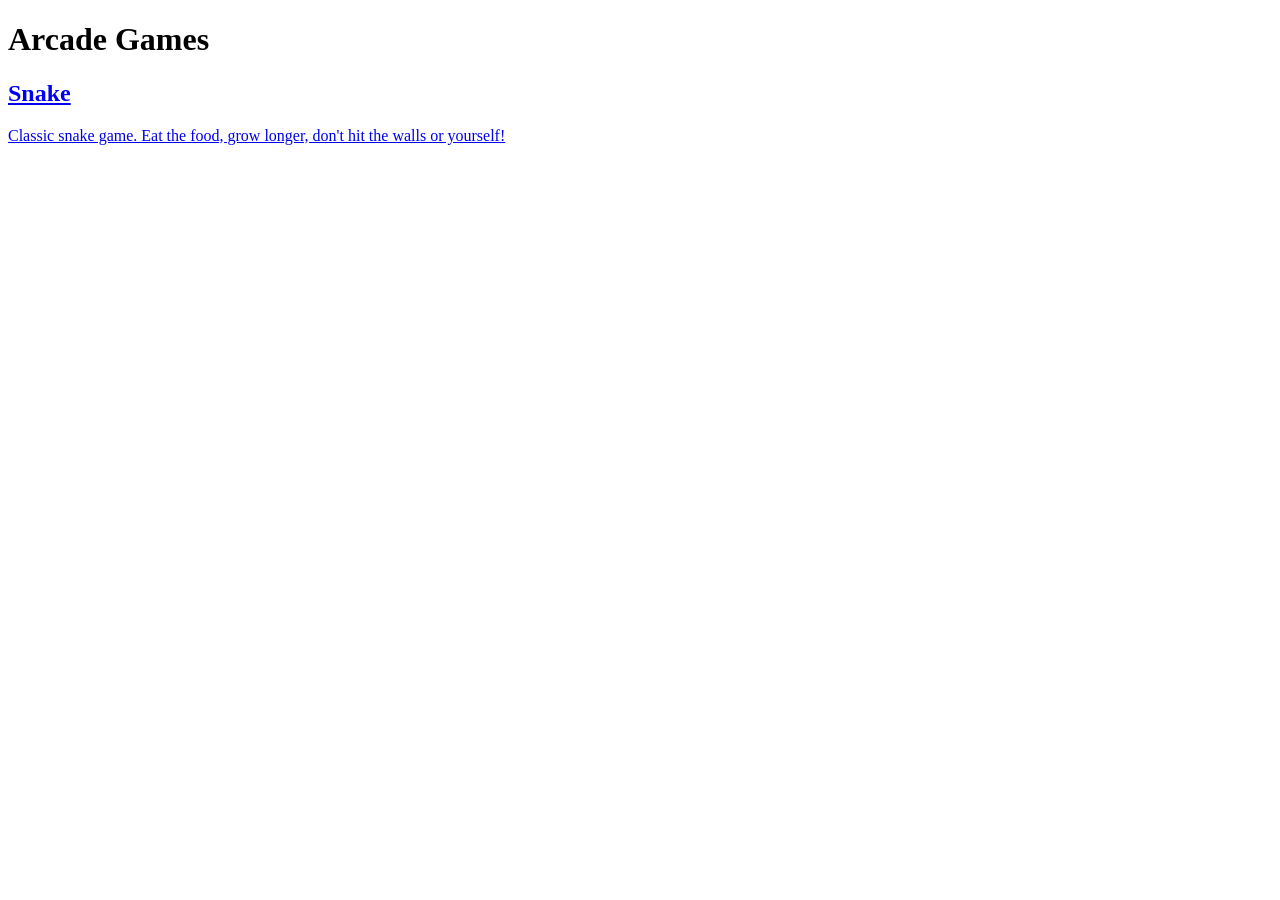
==== index.html @ 317dbd37 "Add games listing page" ====
<!DOCTYPE html>
<html lang="en">
<head>
    <meta charset="UTF-8">
    <meta name="viewport" content="width=device-width, initial-scale=1.0">
    <title>Arcade Games</title>
    <link rel="stylesheet" href="styles.css">
</head>
<body>
    <div class="container">
        <h1>Arcade Games</h1>
        <div class="games-grid">
            <a href="snake.html" class="game-card">
                <h2>Snake</h2>
                <p>Classic snake game. Eat the food, grow longer, don't hit the walls or yourself!</p>
            </a>
            <!-- More games can be added here -->
        </div>
    </div>
</body>
</html>
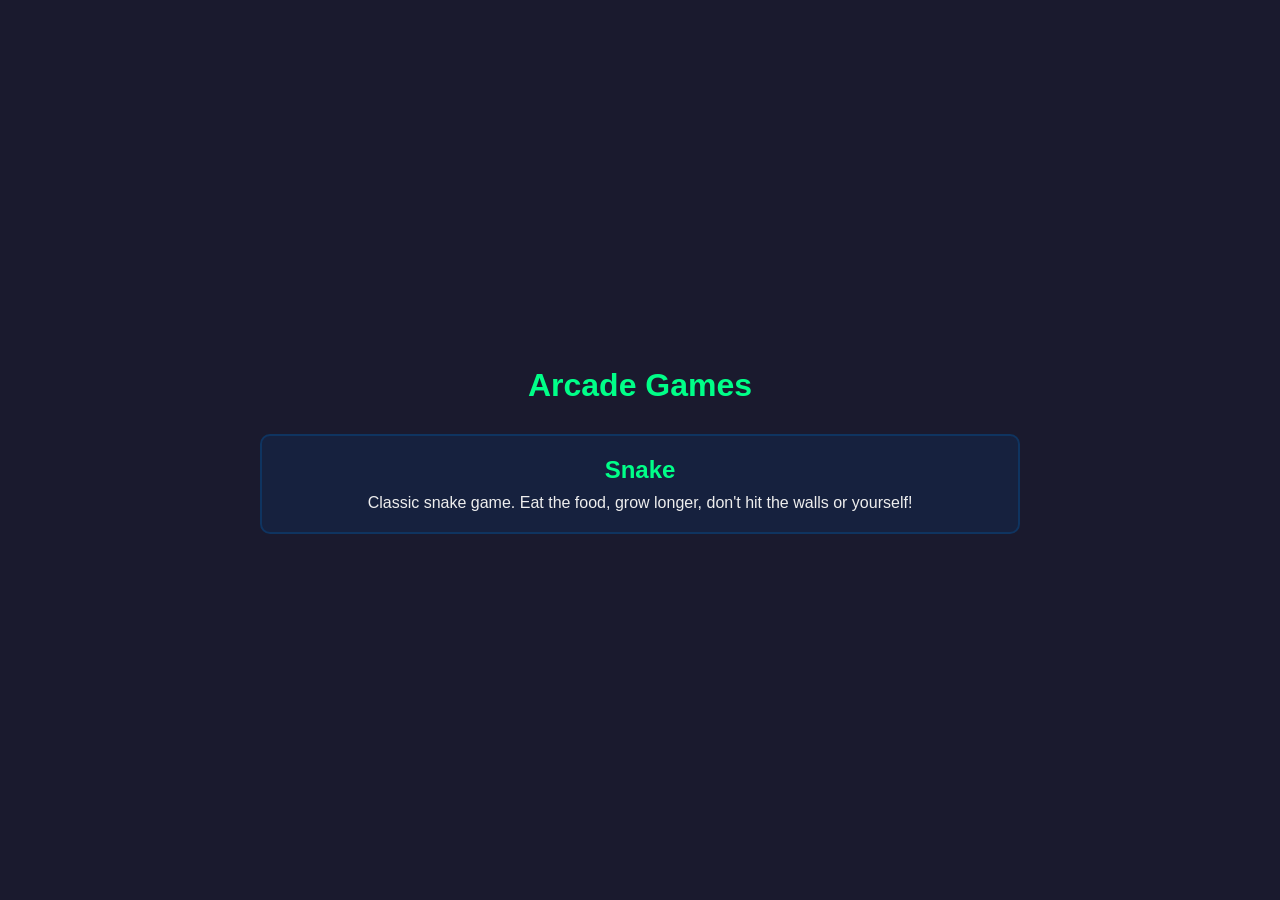
==== commit 7861197f: "Add favicon to games page" ====
--- a/index.html
+++ b/index.html
@@ -4,6 +4,7 @@
     <meta charset="UTF-8">
     <meta name="viewport" content="width=device-width, initial-scale=1.0">
     <title>Arcade Games</title>
+    <link rel="icon" type="image/svg+xml" href="favicon.svg">
     <link rel="stylesheet" href="styles.css">
 </head>
 <body>
--- a/styles.css
+++ b/styles.css
@@ -0,0 +1,187 @@
+* {
+    box-sizing: border-box;
+    margin: 0;
+    padding: 0;
+}
+
+body {
+    font-family: 'Segoe UI', Tahoma, Geneva, Verdana, sans-serif;
+    background: #1a1a2e;
+    color: #eee;
+    min-height: 100vh;
+    display: flex;
+    justify-content: center;
+    align-items: center;
+}
+
+.container {
+    max-width: 800px;
+    width: 100%;
+    padding: 20px;
+    text-align: center;
+}
+
+h1 {
+    margin-bottom: 30px;
+    color: #00ff88;
+}
+
+.games-grid {
+    display: grid;
+    grid-template-columns: repeat(auto-fit, minmax(250px, 1fr));
+    gap: 20px;
+}
+
+.game-card {
+    background: #16213e;
+    border: 2px solid #0f3460;
+    border-radius: 10px;
+    padding: 20px;
+    text-decoration: none;
+    color: #eee;
+    transition: transform 0.2s, box-shadow 0.2s;
+}
+
+.game-card:hover {
+    transform: translateY(-5px);
+    box-shadow: 0 10px 20px rgba(0, 255, 136, 0.3);
+}
+
+.game-card h2 {
+    color: #00ff88;
+    margin-bottom: 10px;
+}
+
+/* Snake game styles */
+.game-container {
+    display: flex;
+    gap: 20px;
+    justify-content: center;
+    align-items: flex-start;
+    flex-wrap: wrap;
+}
+
+.game-area {
+    position: relative;
+}
+
+canvas {
+    border: 3px solid #00ff88;
+    background: #0f0f23;
+    border-radius: 5px;
+}
+
+.scoreboard {
+    background: #16213e;
+    padding: 15px;
+    border-radius: 10px;
+    min-width: 200px;
+}
+
+.scoreboard h3 {
+    color: #00ff88;
+    margin-bottom: 10px;
+}
+
+.current-score {
+    font-size: 1.5em;
+    margin-bottom: 15px;
+}
+
+.top-scores ol {
+    list-style: none;
+    padding: 0;
+}
+
+.top-scores li {
+    padding: 5px 0;
+    border-bottom: 1px solid #0f3460;
+}
+
+.top-scores li.top5 {
+    font-weight: bold;
+    color: #00ff88;
+}
+
+.overlay {
+    position: absolute;
+    top: 0;
+    left: 0;
+    width: 100%;
+    height: 100%;
+    background: rgba(0, 0, 0, 0.85);
+    display: none;
+    flex-direction: column;
+    justify-content: center;
+    align-items: center;
+    border-radius: 5px;
+    z-index: 10;
+}
+
+.overlay.active {
+    display: flex;
+}
+
+.overlay h2 {
+    color: #ff4444;
+    margin-bottom: 10px;
+}
+
+.overlay .final-score {
+    font-size: 1.8em;
+    margin-bottom: 15px;
+}
+
+.overlay .rank-info {
+    margin-bottom: 15px;
+    color: #00ff88;
+}
+
+.overlay .top10-list {
+    max-height: 200px;
+    overflow-y: auto;
+    margin-bottom: 20px;
+    width: 80%;
+}
+
+.overlay .top10-list ol {
+    list-style: none;
+    padding: 0;
+}
+
+.overlay .top10-list li {
+    padding: 4px 0;
+}
+
+.overlay .top10-list li.top5 {
+    font-weight: bold;
+    color: #00ff88;
+}
+
+.buttons {
+    display: flex;
+    gap: 15px;
+}
+
+button {
+    padding: 10px 20px;
+    font-size: 1em;
+    background: #00ff88;
+    color: #1a1a2e;
+    border: none;
+    border-radius: 5px;
+    cursor: pointer;
+    font-weight: bold;
+    transition: background 0.2s;
+}
+
+button:hover {
+    background: #00cc6a;
+}
+
+@media (max-width: 600px) {
+    .game-container {
+        flex-direction: column;
+        align-items: center;
+    }
+}
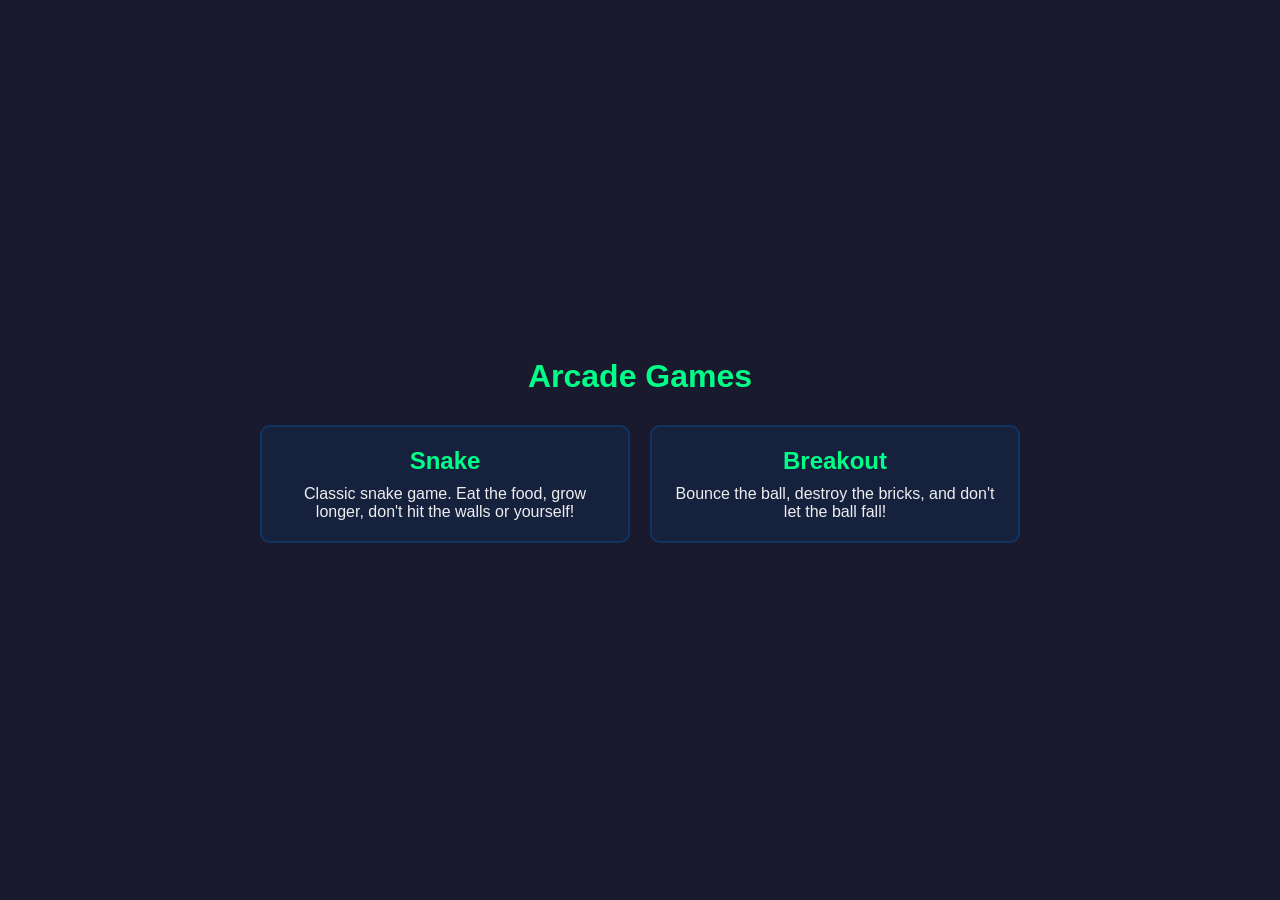
==== commit 1d2ce543: "Add Breakout to games listing page" ====
--- a/index.html
+++ b/index.html
@@ -15,7 +15,10 @@
                 <h2>Snake</h2>
                 <p>Classic snake game. Eat the food, grow longer, don't hit the walls or yourself!</p>
             </a>
-            <!-- More games can be added here -->
+            <a href="breakout.html" class="game-card">
+                <h2>Breakout</h2>
+                <p>Bounce the ball, destroy the bricks, and don't let the ball fall!</p>
+            </a>
         </div>
     </div>
 </body>
--- a/styles.css
+++ b/styles.css
@@ -94,13 +94,28 @@
 }
 
 .top-scores li {
-    padding: 5px 0;
+    padding: 8px 0;
     border-bottom: 1px solid #0f3460;
+    display: flex;
+    justify-content: space-between;
+    align-items: center;
 }
 
 .top-scores li.top5 {
     font-weight: bold;
-    color: #00ff88;
+}
+
+.top-scores .rank {
+    color: #aaa;
+    font-size: 0.9em;
+    font-weight: normal;
+    min-width: 30px;
+}
+
+.top-scores .score-value {
+    color: #00ff88;
+    font-size: 1.3em;
+    font-weight: bold;
 }
 
 .overlay {
@@ -150,12 +165,27 @@
 }
 
 .overlay .top10-list li {
-    padding: 4px 0;
+    padding: 6px 0;
+    display: flex;
+    justify-content: space-between;
+    align-items: center;
 }
 
 .overlay .top10-list li.top5 {
     font-weight: bold;
-    color: #00ff88;
+}
+
+.overlay .top10-list .rank {
+    color: #aaa;
+    font-size: 0.9em;
+    font-weight: normal;
+    min-width: 30px;
+}
+
+.overlay .top10-list .score-value {
+    color: #00ff88;
+    font-size: 1.2em;
+    font-weight: bold;
 }
 
 .buttons {
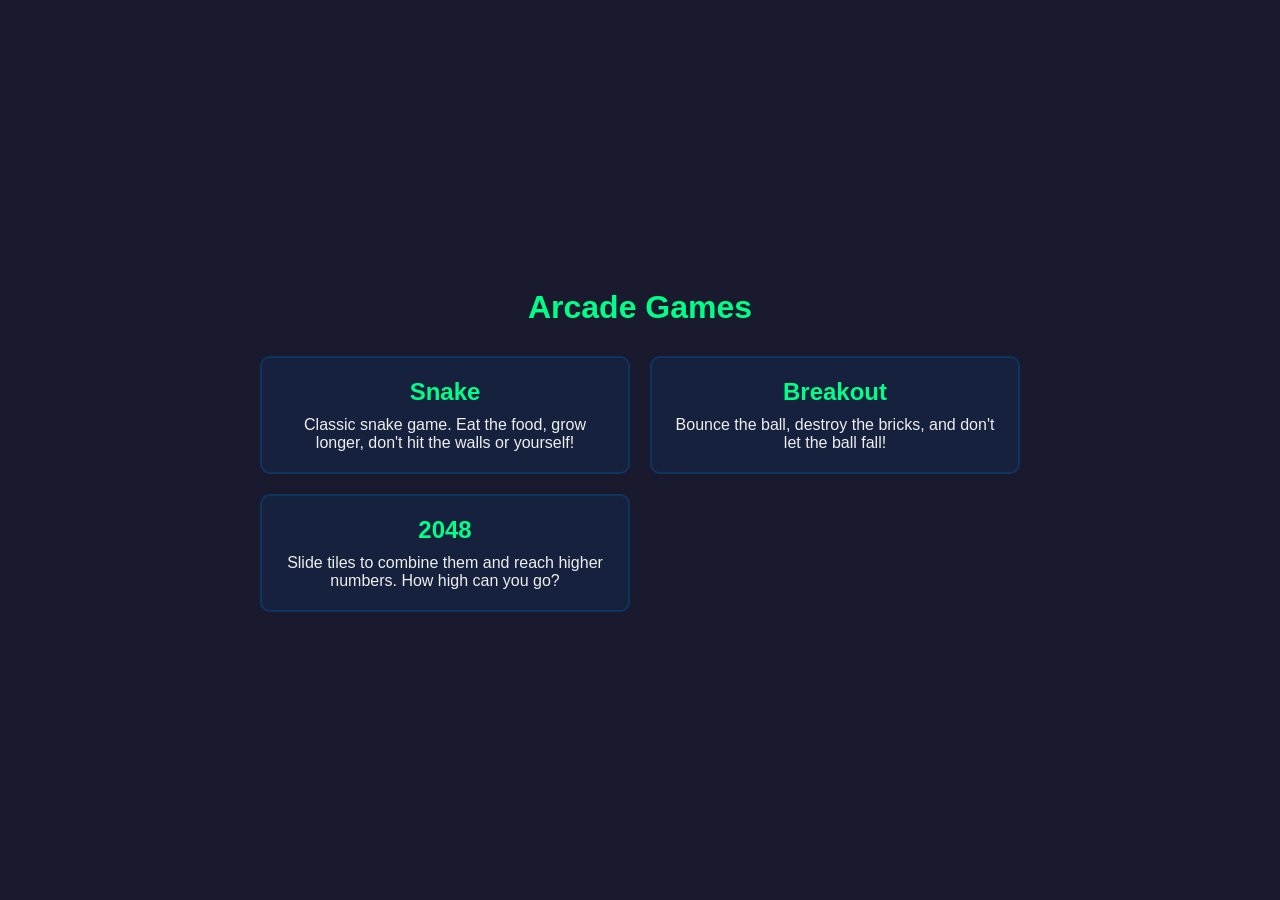
==== commit 14c03841: "Add 2048 to games listing page" ====
--- a/index.html
+++ b/index.html
@@ -19,6 +19,10 @@
                 <h2>Breakout</h2>
                 <p>Bounce the ball, destroy the bricks, and don't let the ball fall!</p>
             </a>
+            <a href="2048.html" class="game-card">
+                <h2>2048</h2>
+                <p>Slide tiles to combine them and reach higher numbers. How high can you go?</p>
+            </a>
         </div>
     </div>
 </body>
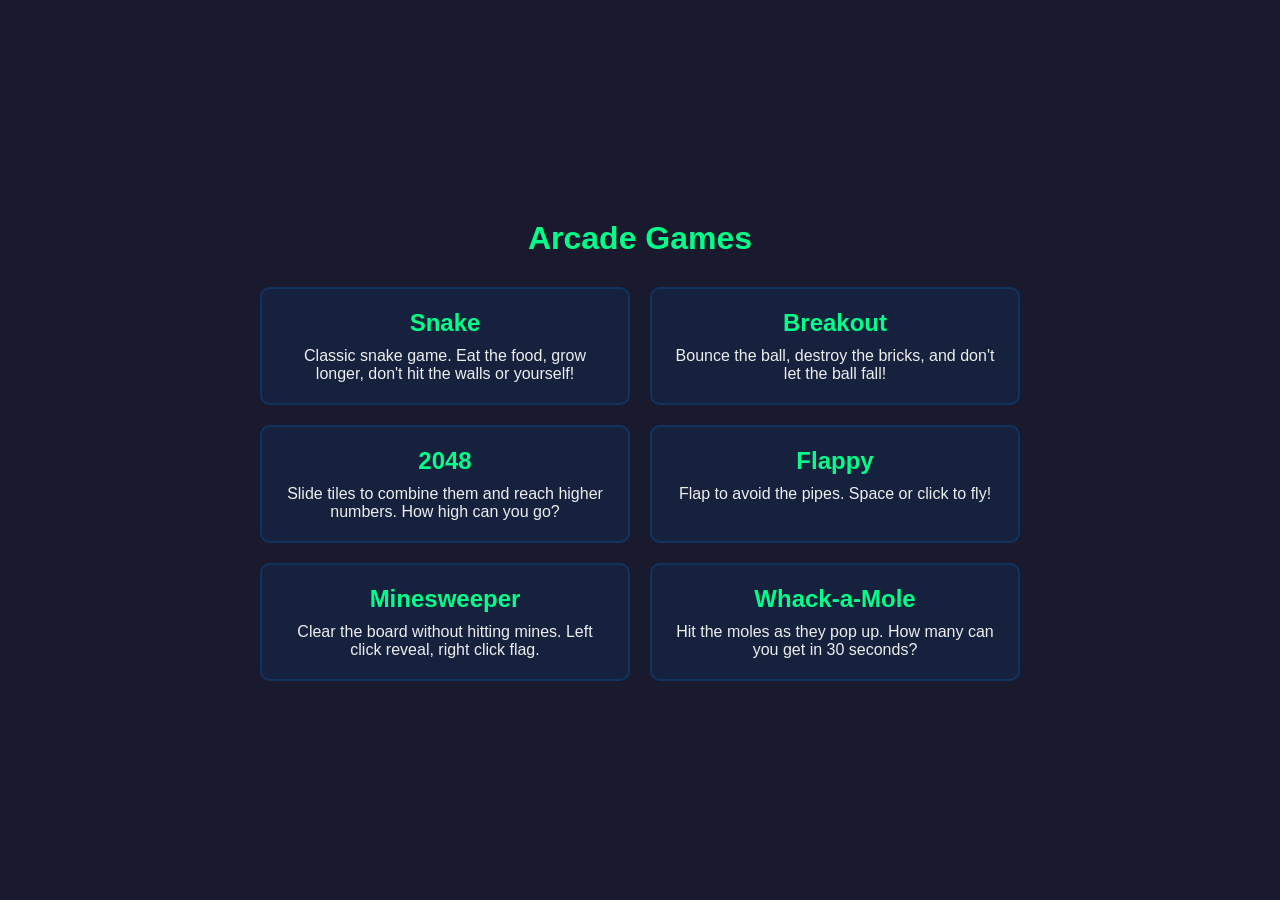
==== commit cb126f1c: "Add all remaining games to the listing page" ====
--- a/index.html
+++ b/index.html
@@ -23,6 +23,18 @@
                 <h2>2048</h2>
                 <p>Slide tiles to combine them and reach higher numbers. How high can you go?</p>
             </a>
+            <a href="flappy.html" class="game-card">
+                <h2>Flappy</h2>
+                <p>Flap to avoid the pipes. Space or click to fly!</p>
+            </a>
+            <a href="minesweeper.html" class="game-card">
+                <h2>Minesweeper</h2>
+                <p>Clear the board without hitting mines. Left click reveal, right click flag.</p>
+            </a>
+            <a href="whack.html" class="game-card">
+                <h2>Whack-a-Mole</h2>
+                <p>Hit the moles as they pop up. How many can you get in 30 seconds?</p>
+            </a>
         </div>
     </div>
 </body>
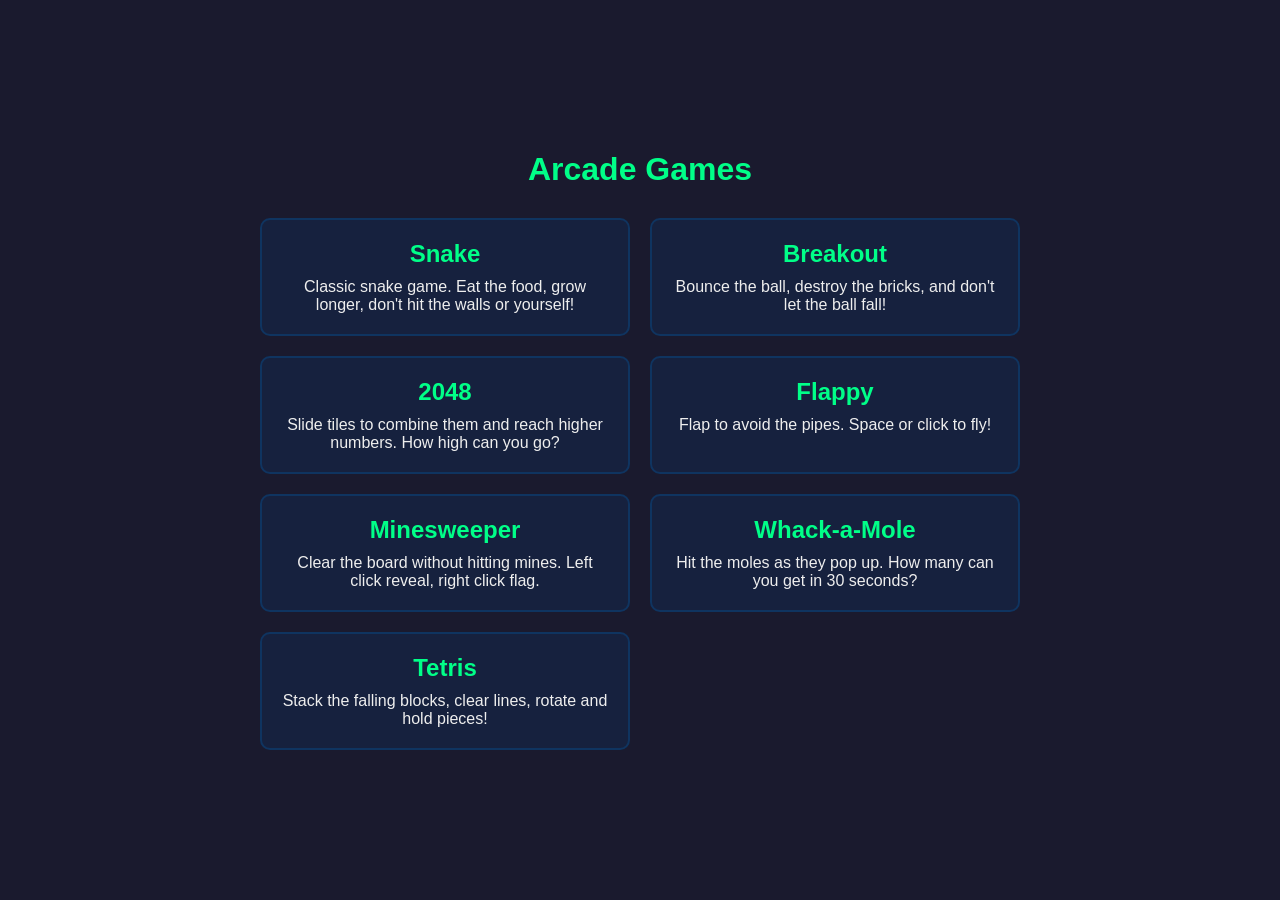
==== commit 96d339c2: "Add Tetris to the games listing" ====
--- a/index.html
+++ b/index.html
@@ -35,6 +35,10 @@
                 <h2>Whack-a-Mole</h2>
                 <p>Hit the moles as they pop up. How many can you get in 30 seconds?</p>
             </a>
+            <a href="tetris.html" class="game-card">
+                <h2>Tetris</h2>
+                <p>Stack the falling blocks, clear lines, rotate and hold pieces!</p>
+            </a>
         </div>
     </div>
 </body>
